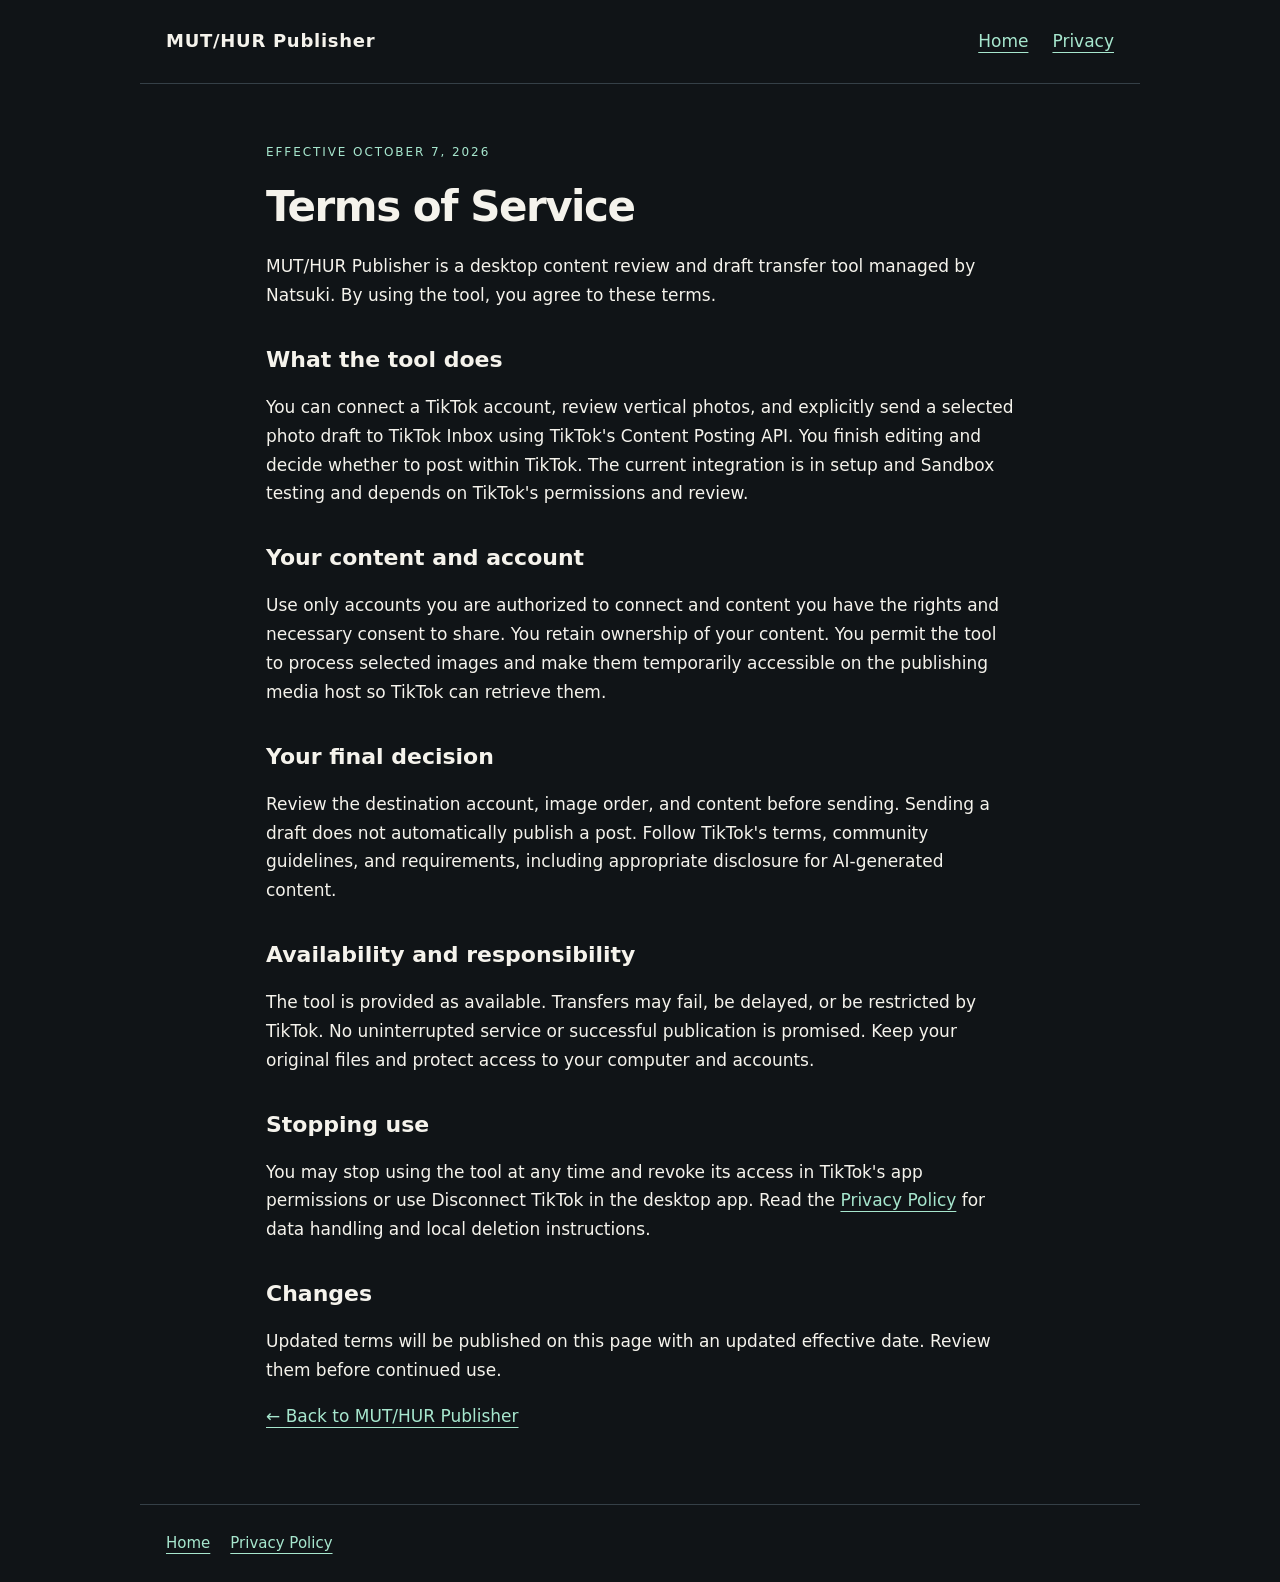
==== terms/index.html @ 3e27c6f5 "Update MUT/HUR Publisher official site" ====
<!doctype html><html lang="en"><head><meta charset="utf-8"><meta name="viewport" content="width=device-width,initial-scale=1"><title>Terms of Service · MUT/HUR Publisher</title><link rel="stylesheet" href="../style.css"></head><body><header><a class="brand" href="../">MUT/HUR Publisher</a><nav><a href="../">Home</a><a href="../privacy/">Privacy</a></nav></header><main class="legal"><p class="eyebrow">Effective October 7, 2026</p><h1>Terms of Service</h1><p>MUT/HUR Publisher is a desktop content review and draft transfer tool managed by Natsuki. By using the tool, you agree to these terms.</p><h2>What the tool does</h2><p>You can connect a TikTok account, review vertical photos, and explicitly send a selected photo draft to TikTok Inbox using TikTok's Content Posting API. You finish editing and decide whether to post within TikTok. The current integration is in setup and Sandbox testing and depends on TikTok's permissions and review.</p><h2>Your content and account</h2><p>Use only accounts you are authorized to connect and content you have the rights and necessary consent to share. You retain ownership of your content. You permit the tool to process selected images and make them temporarily accessible on the publishing media host so TikTok can retrieve them.</p><h2>Your final decision</h2><p>Review the destination account, image order, and content before sending. Sending a draft does not automatically publish a post. Follow TikTok's terms, community guidelines, and requirements, including appropriate disclosure for AI-generated content.</p><h2>Availability and responsibility</h2><p>The tool is provided as available. Transfers may fail, be delayed, or be restricted by TikTok. No uninterrupted service or successful publication is promised. Keep your original files and protect access to your computer and accounts.</p><h2>Stopping use</h2><p>You may stop using the tool at any time and revoke its access in TikTok's app permissions or use Disconnect TikTok in the desktop app. Read the <a href="../privacy/">Privacy Policy</a> for data handling and local deletion instructions.</p><h2>Changes</h2><p>Updated terms will be published on this page with an updated effective date. Review them before continued use.</p><p><a href="../">← Back to MUT/HUR Publisher</a></p></main><footer><a href="../">Home</a><a href="../privacy/">Privacy Policy</a></footer></body></html>
---- style.css ----
:root{color-scheme:dark;--bg:#101417;--panel:#1b2227;--ink:#f5f3ec;--muted:#b7c2c7;--accent:#a7e7ce}*{box-sizing:border-box}body{margin:0;background:var(--bg);color:var(--ink);font:17px/1.7 system-ui,sans-serif}header,main,footer{max-width:1000px;margin:auto;padding:26px}header{display:flex;justify-content:space-between;align-items:center;border-bottom:1px solid #354047}a{color:var(--accent);text-underline-offset:5px}nav{display:flex;gap:24px}.brand{font-size:18px;color:var(--ink);font-weight:700;text-decoration:none;letter-spacing:.04em}.eyebrow{color:var(--accent);font-size:12px;letter-spacing:.16em;text-transform:uppercase;margin-top:32px}h1{font-size:clamp(34px,7vw,66px);line-height:1.1;max-width:800px;font-weight:600;letter-spacing:-.035em;margin:22px 0}h2{font-size:22px;line-height:1.3}p{max-width:760px}.lead{font-size:22px;color:var(--muted);max-width:730px}.steps{display:grid;grid-template-columns:repeat(3,1fr);gap:20px;margin:48px 0}.card{padding:26px;background:var(--panel);border:1px solid #354047;border-radius:14px}.number{font-size:13px;color:var(--accent)}.card p,footer{color:var(--muted);font-size:15px}.legal{max-width:800px}.legal h1{font-size:42px}.legal h2{margin-top:36px}.notice{border-left:3px solid var(--accent);padding:12px 20px;color:var(--muted)}footer{border-top:1px solid #354047;margin-top:30px}footer a{margin-right:20px}@media(max-width:700px){header{align-items:flex-start;gap:20px;flex-direction:column}.steps{grid-template-columns:1fr}.lead{font-size:19px}}
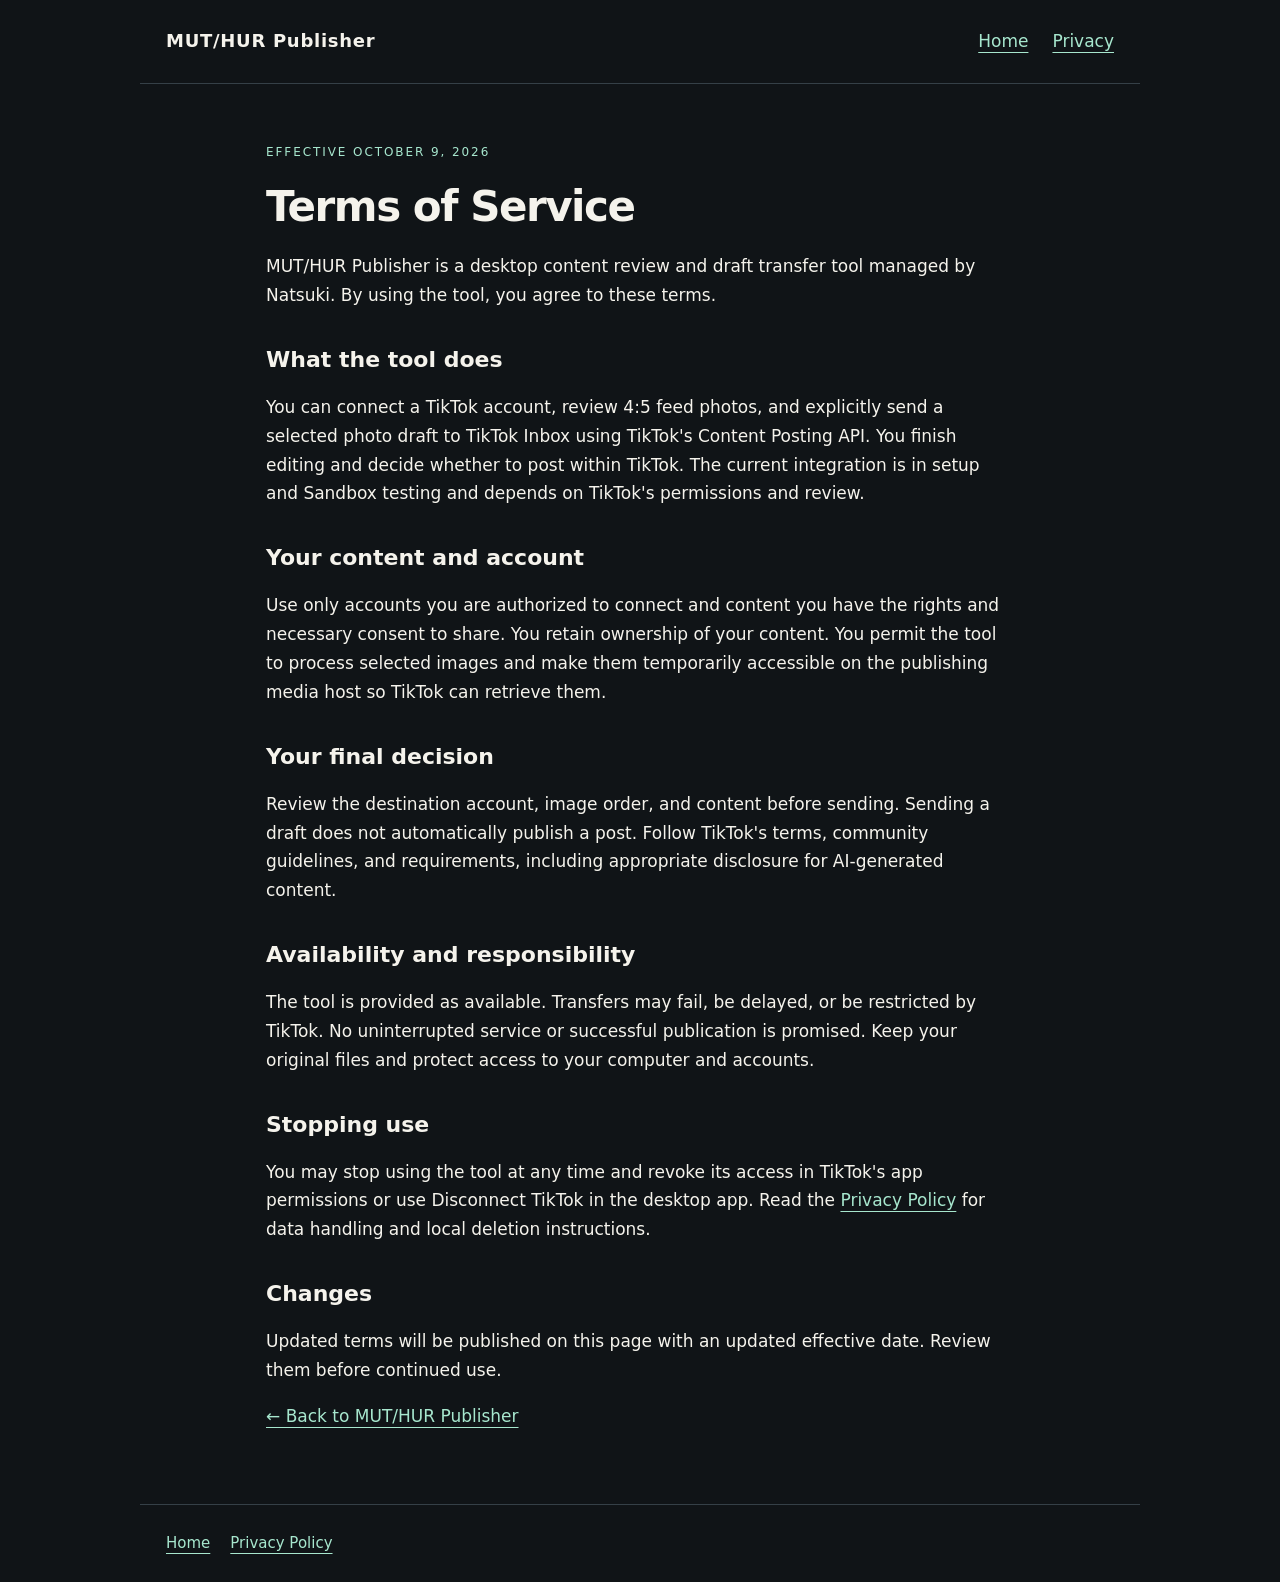
==== commit f4255488: "Update MUT/HUR Publisher official site" ====
--- a/terms/index.html
+++ b/terms/index.html
@@ -1 +1 @@
-<!doctype html><html lang="en"><head><meta charset="utf-8"><meta name="viewport" content="width=device-width,initial-scale=1"><title>Terms of Service · MUT/HUR Publisher</title><link rel="stylesheet" href="../style.css"></head><body><header><a class="brand" href="../">MUT/HUR Publisher</a><nav><a href="../">Home</a><a href="../privacy/">Privacy</a></nav></header><main class="legal"><p class="eyebrow">Effective October 7, 2026</p><h1>Terms of Service</h1><p>MUT/HUR Publisher is a desktop content review and draft transfer tool managed by Natsuki. By using the tool, you agree to these terms.</p><h2>What the tool does</h2><p>You can connect a TikTok account, review vertical photos, and explicitly send a selected photo draft to TikTok Inbox using TikTok's Content Posting API. You finish editing and decide whether to post within TikTok. The current integration is in setup and Sandbox testing and depends on TikTok's permissions and review.</p><h2>Your content and account</h2><p>Use only accounts you are authorized to connect and content you have the rights and necessary consent to share. You retain ownership of your content. You permit the tool to process selected images and make them temporarily accessible on the publishing media host so TikTok can retrieve them.</p><h2>Your final decision</h2><p>Review the destination account, image order, and content before sending. Sending a draft does not automatically publish a post. Follow TikTok's terms, community guidelines, and requirements, including appropriate disclosure for AI-generated content.</p><h2>Availability and responsibility</h2><p>The tool is provided as available. Transfers may fail, be delayed, or be restricted by TikTok. No uninterrupted service or successful publication is promised. Keep your original files and protect access to your computer and accounts.</p><h2>Stopping use</h2><p>You may stop using the tool at any time and revoke its access in TikTok's app permissions or use Disconnect TikTok in the desktop app. Read the <a href="../privacy/">Privacy Policy</a> for data handling and local deletion instructions.</p><h2>Changes</h2><p>Updated terms will be published on this page with an updated effective date. Review them before continued use.</p><p><a href="../">← Back to MUT/HUR Publisher</a></p></main><footer><a href="../">Home</a><a href="../privacy/">Privacy Policy</a></footer></body></html>
+<!doctype html><html lang="en"><head><meta charset="utf-8"><meta name="viewport" content="width=device-width,initial-scale=1"><title>Terms of Service · MUT/HUR Publisher</title><link rel="stylesheet" href="../style.css"></head><body><header><a class="brand" href="../">MUT/HUR Publisher</a><nav><a href="../">Home</a><a href="../privacy/">Privacy</a></nav></header><main class="legal"><p class="eyebrow">Effective October 9, 2026</p><h1>Terms of Service</h1><p>MUT/HUR Publisher is a desktop content review and draft transfer tool managed by Natsuki. By using the tool, you agree to these terms.</p><h2>What the tool does</h2><p>You can connect a TikTok account, review 4:5 feed photos, and explicitly send a selected photo draft to TikTok Inbox using TikTok's Content Posting API. You finish editing and decide whether to post within TikTok. The current integration is in setup and Sandbox testing and depends on TikTok's permissions and review.</p><h2>Your content and account</h2><p>Use only accounts you are authorized to connect and content you have the rights and necessary consent to share. You retain ownership of your content. You permit the tool to process selected images and make them temporarily accessible on the publishing media host so TikTok can retrieve them.</p><h2>Your final decision</h2><p>Review the destination account, image order, and content before sending. Sending a draft does not automatically publish a post. Follow TikTok's terms, community guidelines, and requirements, including appropriate disclosure for AI-generated content.</p><h2>Availability and responsibility</h2><p>The tool is provided as available. Transfers may fail, be delayed, or be restricted by TikTok. No uninterrupted service or successful publication is promised. Keep your original files and protect access to your computer and accounts.</p><h2>Stopping use</h2><p>You may stop using the tool at any time and revoke its access in TikTok's app permissions or use Disconnect TikTok in the desktop app. Read the <a href="../privacy/">Privacy Policy</a> for data handling and local deletion instructions.</p><h2>Changes</h2><p>Updated terms will be published on this page with an updated effective date. Review them before continued use.</p><p><a href="../">← Back to MUT/HUR Publisher</a></p></main><footer><a href="../">Home</a><a href="../privacy/">Privacy Policy</a></footer></body></html>
